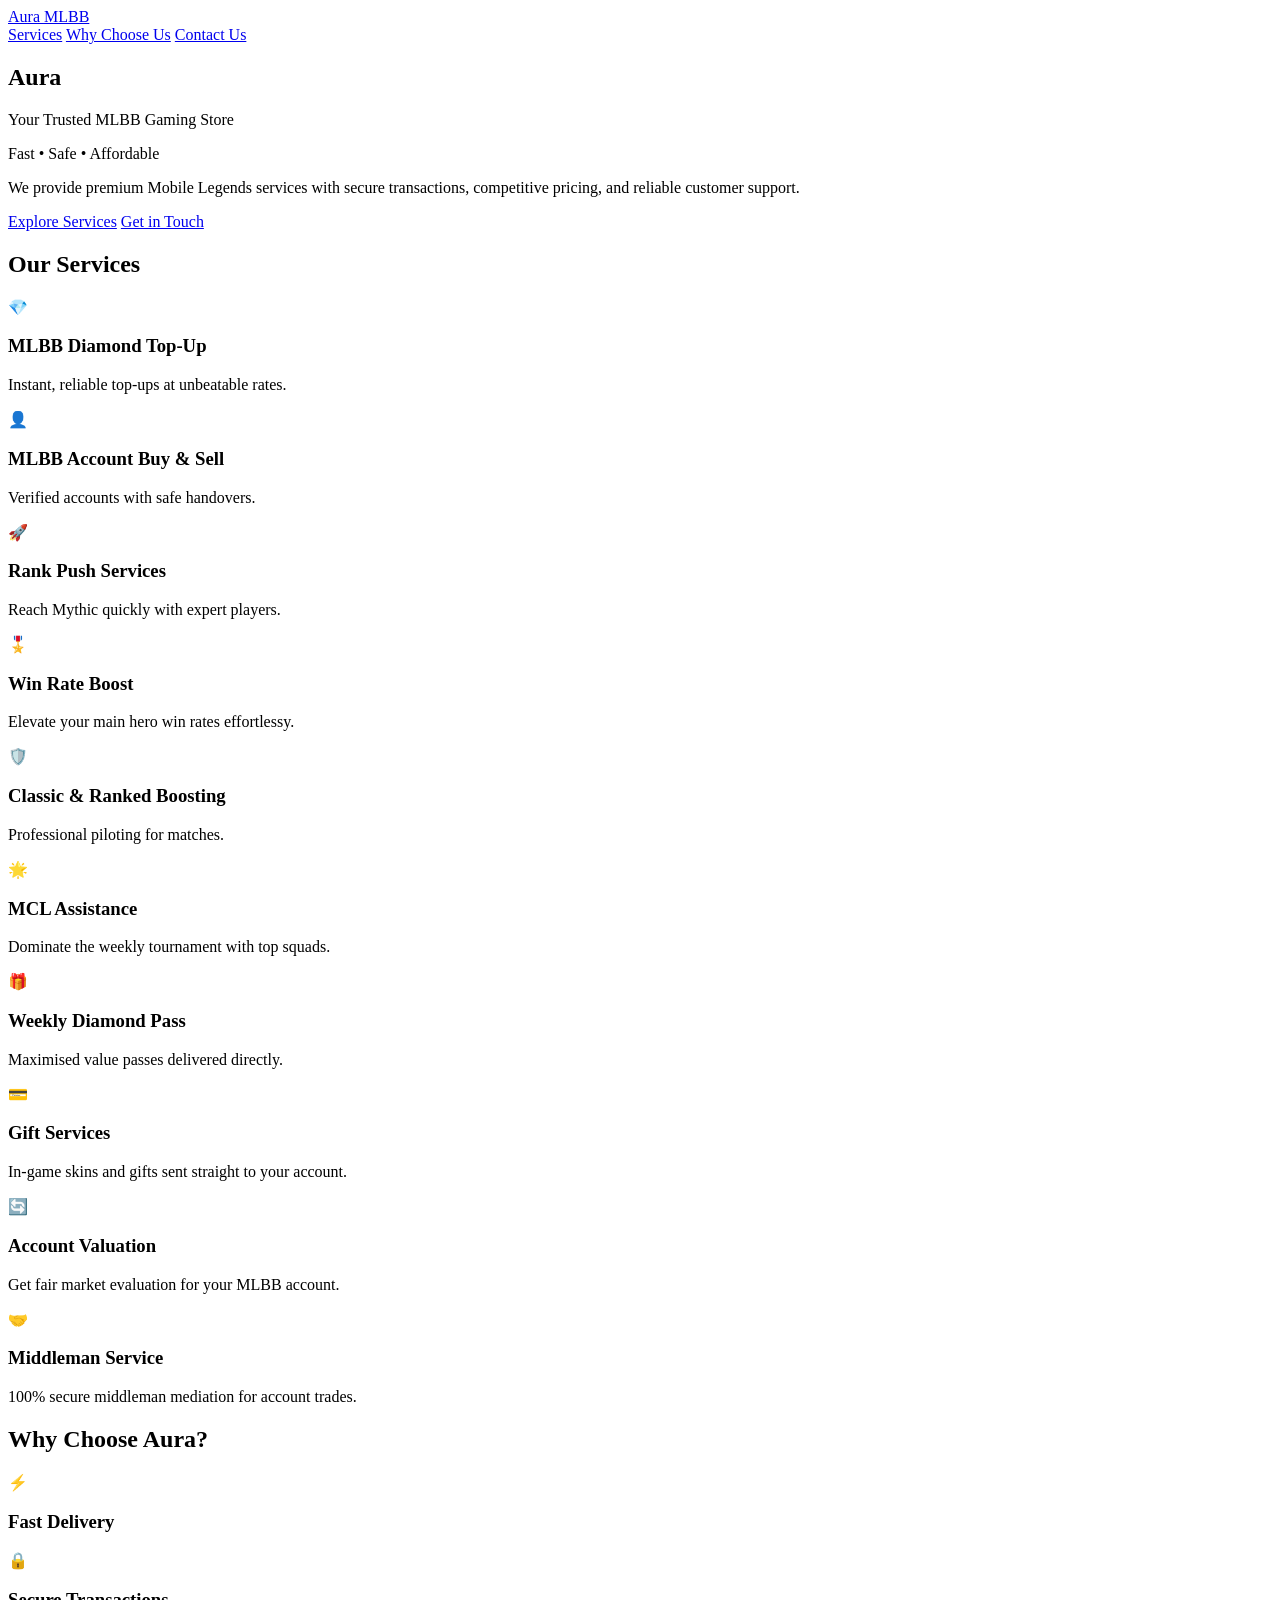
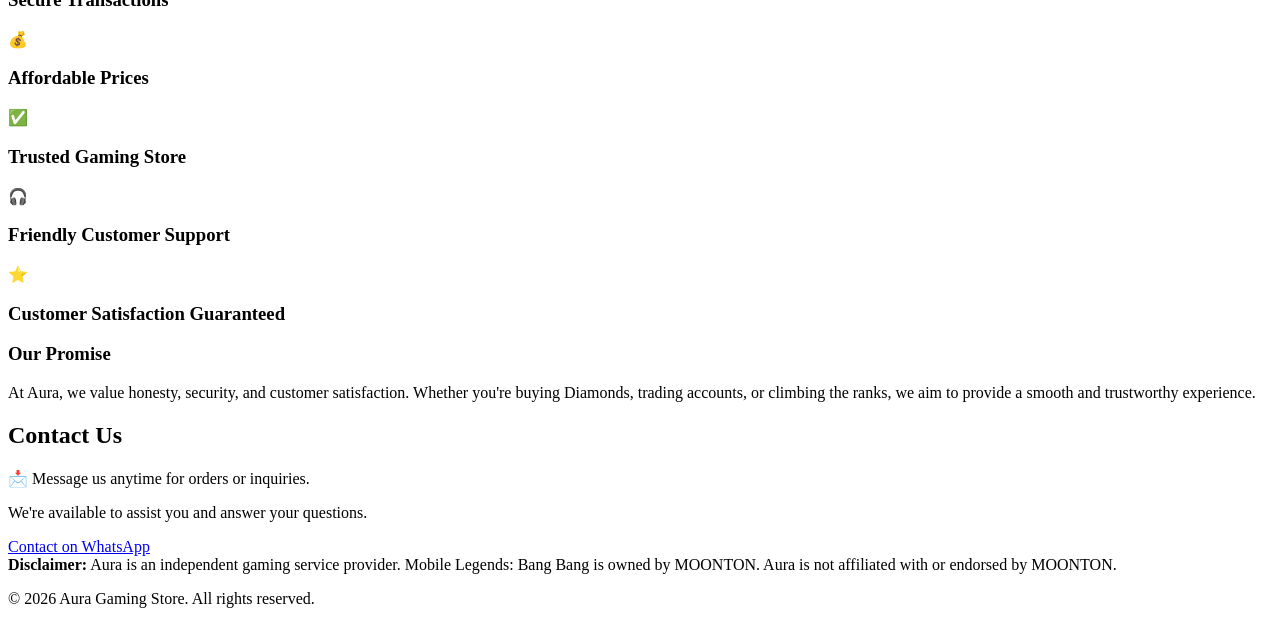
==== home.html @ ac073d92 "update home.html" ====
<!DOCTYPE html>
<html lang="en">
<head>
    <meta charset="UTF-8">
    <meta name="viewport" content="width=device-width, initial-scale=1.0">
    <title>Aura | Your Trusted MLBB Gaming Store</title>
    <link rel="stylesheet" href="styles.css">
</head>
<body>

    <!-- Header / Navigation -->
    <header class="navbar">
        <div class="nav-container">
            <a href="#" class="logo">
                Aura <span class="badge">MLBB</span>
            </a>
            <nav class="nav-links">
                <a href="#services">Services</a>
                <a href="#why-us">Why Choose Us</a>
                <a href="#contact" class="nav-cta">Contact Us</a>
            </nav>
        </div>
    </header>

    <!-- Hero Section -->
    <section class="hero">
        <div class="hero-container">
            <h1 class="brand-title">Aura</h1>
            <p class="tagline">Your Trusted MLBB Gaming Store</p>
            
            <div class="pill-bar">
                <span class="pill">Fast</span>
                <span class="dot">•</span>
                <span class="pill">Safe</span>
                <span class="dot">•</span>
                <span class="pill">Affordable</span>
            </div>

            <p class="hero-description">
                We provide premium Mobile Legends services with secure transactions, competitive pricing, and reliable customer support.
            </p>

            <div class="hero-actions">
                <a href="#services" class="btn btn-primary">Explore Services</a>
                <a href="#contact" class="btn btn-secondary">Get in Touch</a>
            </div>
        </div>
    </section>

    <!-- Services Section -->
    <section class="services-section" id="services">
        <div class="section-container">
            <h2 class="section-title">Our Services</h2>
            
            <div class="services-grid">
                <div class="service-card">
                    <span class="service-icon">💎</span>
                    <h3>MLBB Diamond Top-Up</h3>
                    <p>Instant, reliable top-ups at unbeatable rates.</p>
                </div>

                <div class="service-card">
                    <span class="service-icon">👤</span>
                    <h3>MLBB Account Buy & Sell</h3>
                    <p>Verified accounts with safe handovers.</p>
                </div>

                <div class="service-card">
                    <span class="service-icon">🚀</span>
                    <h3>Rank Push Services</h3>
                    <p>Reach Mythic quickly with expert players.</p>
                </div>

                <div class="service-card">
                    <span class="service-icon">🎖️</span>
                    <h3>Win Rate Boost</h3>
                    <p>Elevate your main hero win rates effortlessy.</p>
                </div>

                <div class="service-card">
                    <span class="service-icon">🛡️</span>
                    <h3>Classic & Ranked Boosting</h3>
                    <p>Professional piloting for matches.</p>
                </div>

                <div class="service-card">
                    <span class="service-icon">🌟</span>
                    <h3>MCL Assistance</h3>
                    <p>Dominate the weekly tournament with top squads.</p>
                </div>

                <div class="service-card">
                    <span class="service-icon">🎁</span>
                    <h3>Weekly Diamond Pass</h3>
                    <p>Maximised value passes delivered directly.</p>
                </div>

                <div class="service-card">
                    <span class="service-icon">💳</span>
                    <h3>Gift Services</h3>
                    <p>In-game skins and gifts sent straight to your account.</p>
                </div>

                <div class="service-card">
                    <span class="service-icon">🔄</span>
                    <h3>Account Valuation</h3>
                    <p>Get fair market evaluation for your MLBB account.</p>
                </div>

                <div class="service-card highlighted">
                    <span class="service-icon">🤝</span>
                    <h3>Middleman Service</h3>
                    <p>100% secure middleman mediation for account trades.</p>
                </div>
            </div>
        </div>
    </section>

    <!-- Why Choose Aura Section -->
    <section class="features-section" id="why-us">
        <div class="section-container">
            <h2 class="section-title">Why Choose Aura?</h2>
            
            <div class="features-grid">
                <div class="feature-item">
                    <span class="feature-icon">⚡</span>
                    <h3>Fast Delivery</h3>
                </div>
                <div class="feature-item">
                    <span class="feature-icon">🔒</span>
                    <h3>Secure Transactions</h3>
                </div>
                <div class="feature-item">
                    <span class="feature-icon">💰</span>
                    <h3>Affordable Prices</h3>
                </div>
                <div class="feature-item">
                    <span class="feature-icon">✅</span>
                    <h3>Trusted Gaming Store</h3>
                </div>
                <div class="feature-item">
                    <span class="feature-icon">🎧</span>
                    <h3>Friendly Customer Support</h3>
                </div>
                <div class="feature-item">
                    <span class="feature-icon">⭐</span>
                    <h3>Customer Satisfaction Guaranteed</h3>
                </div>
            </div>

            <!-- Our Promise Banner -->
            <div class="promise-card">
                <h3>Our Promise</h3>
                <p>
                    At Aura, we value honesty, security, and customer satisfaction. Whether you're buying Diamonds, trading accounts, or climbing the ranks, we aim to provide a smooth and trustworthy experience.
                </p>
            </div>
        </div>
    </section>

    <!-- Contact & Order CTA Section -->
    <section class="contact-section" id="contact">
        <div class="section-container">
            <div class="contact-card">
                <h2>Contact Us</h2>
                <p>📩 Message us anytime for orders or inquiries.</p>
                <p class="subtext">We're available to assist you and answer your questions.</p>
                
                <div class="contact-actions">
                    <a href="https://wa.me/" class="btn btn-primary" target="_blank" rel="noopener">Contact on WhatsApp</a>
                </div>
            </div>
        </div>
    </section>

    <!-- Footer & Disclaimer -->
    <footer class="footer">
        <div class="footer-container">
            <div class="disclaimer">
                <strong>Disclaimer:</strong> Aura is an independent gaming service provider. Mobile Legends: Bang Bang is owned by MOONTON. Aura is not affiliated with or endorsed by MOONTON.
            </div>
            <p class="copyright">&copy; 2026 Aura Gaming Store. All rights reserved.</p>
        </div>
    </footer>

</body>
</html>
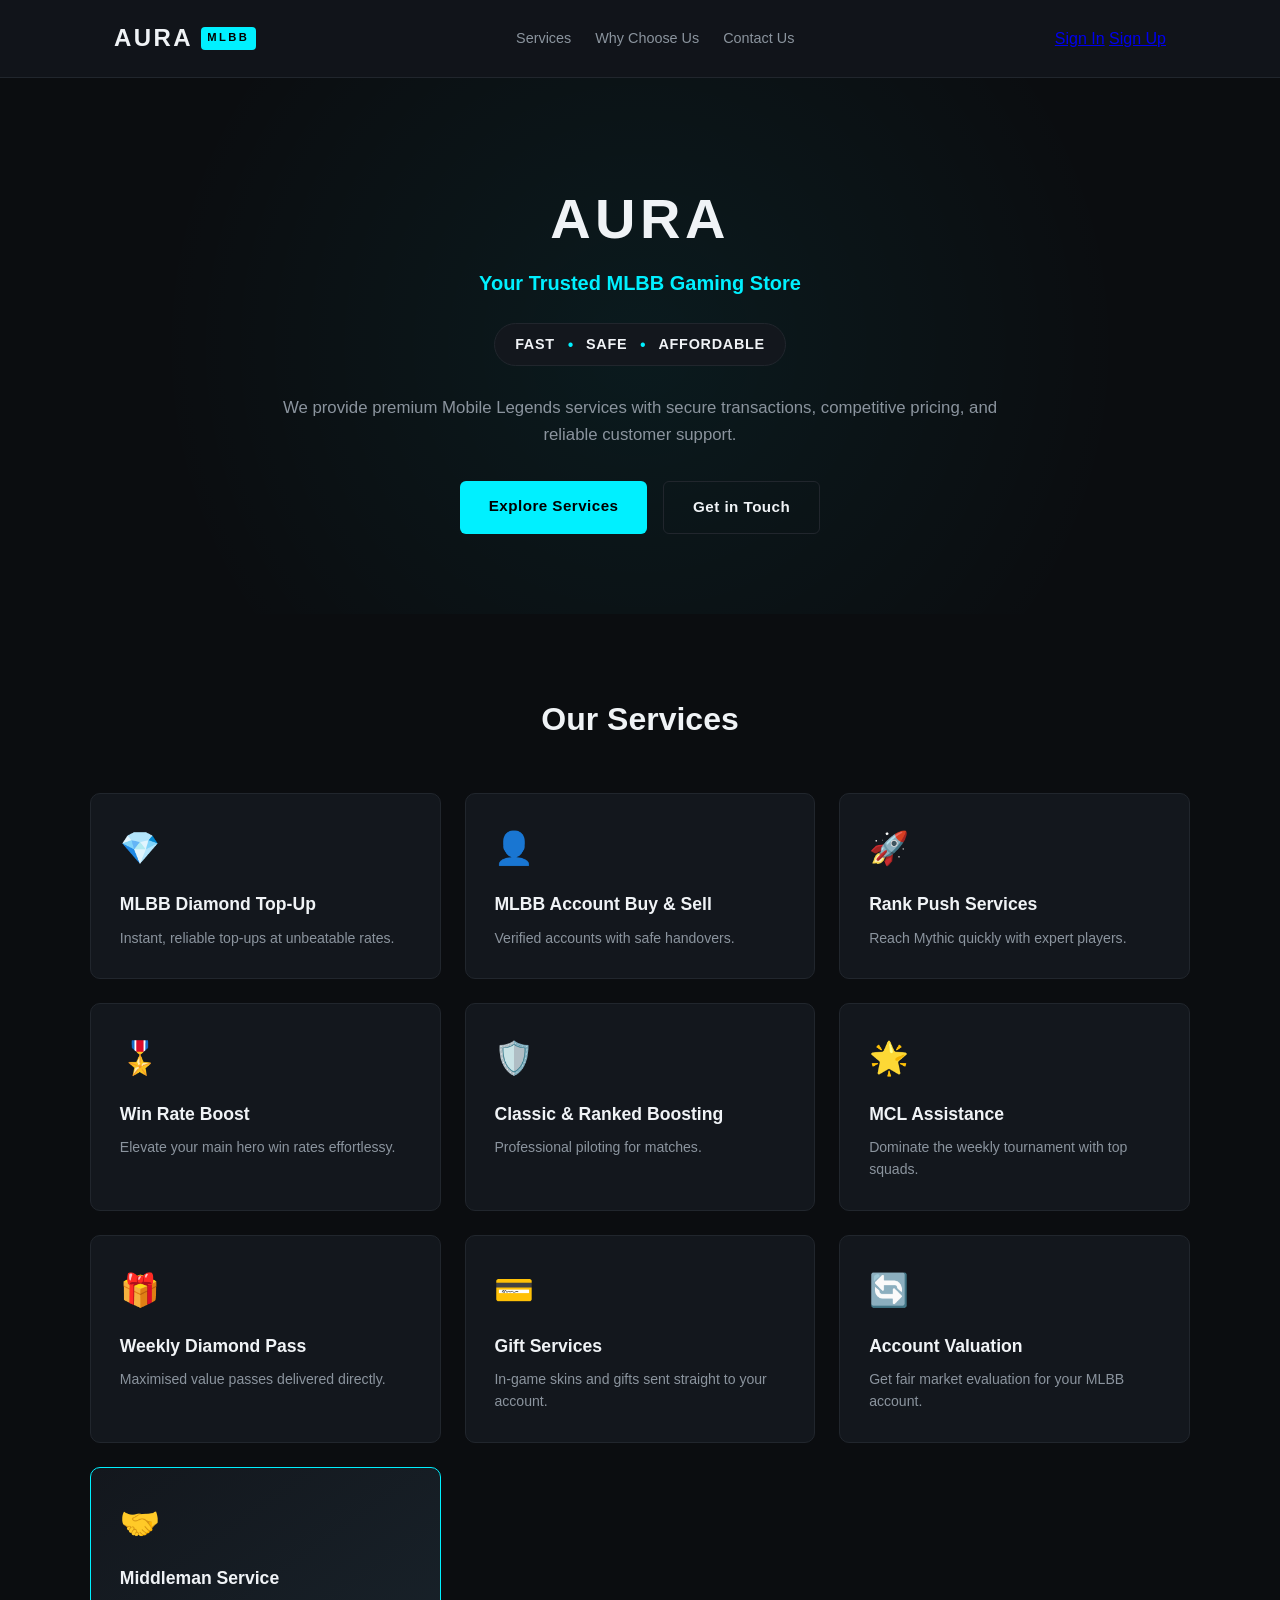
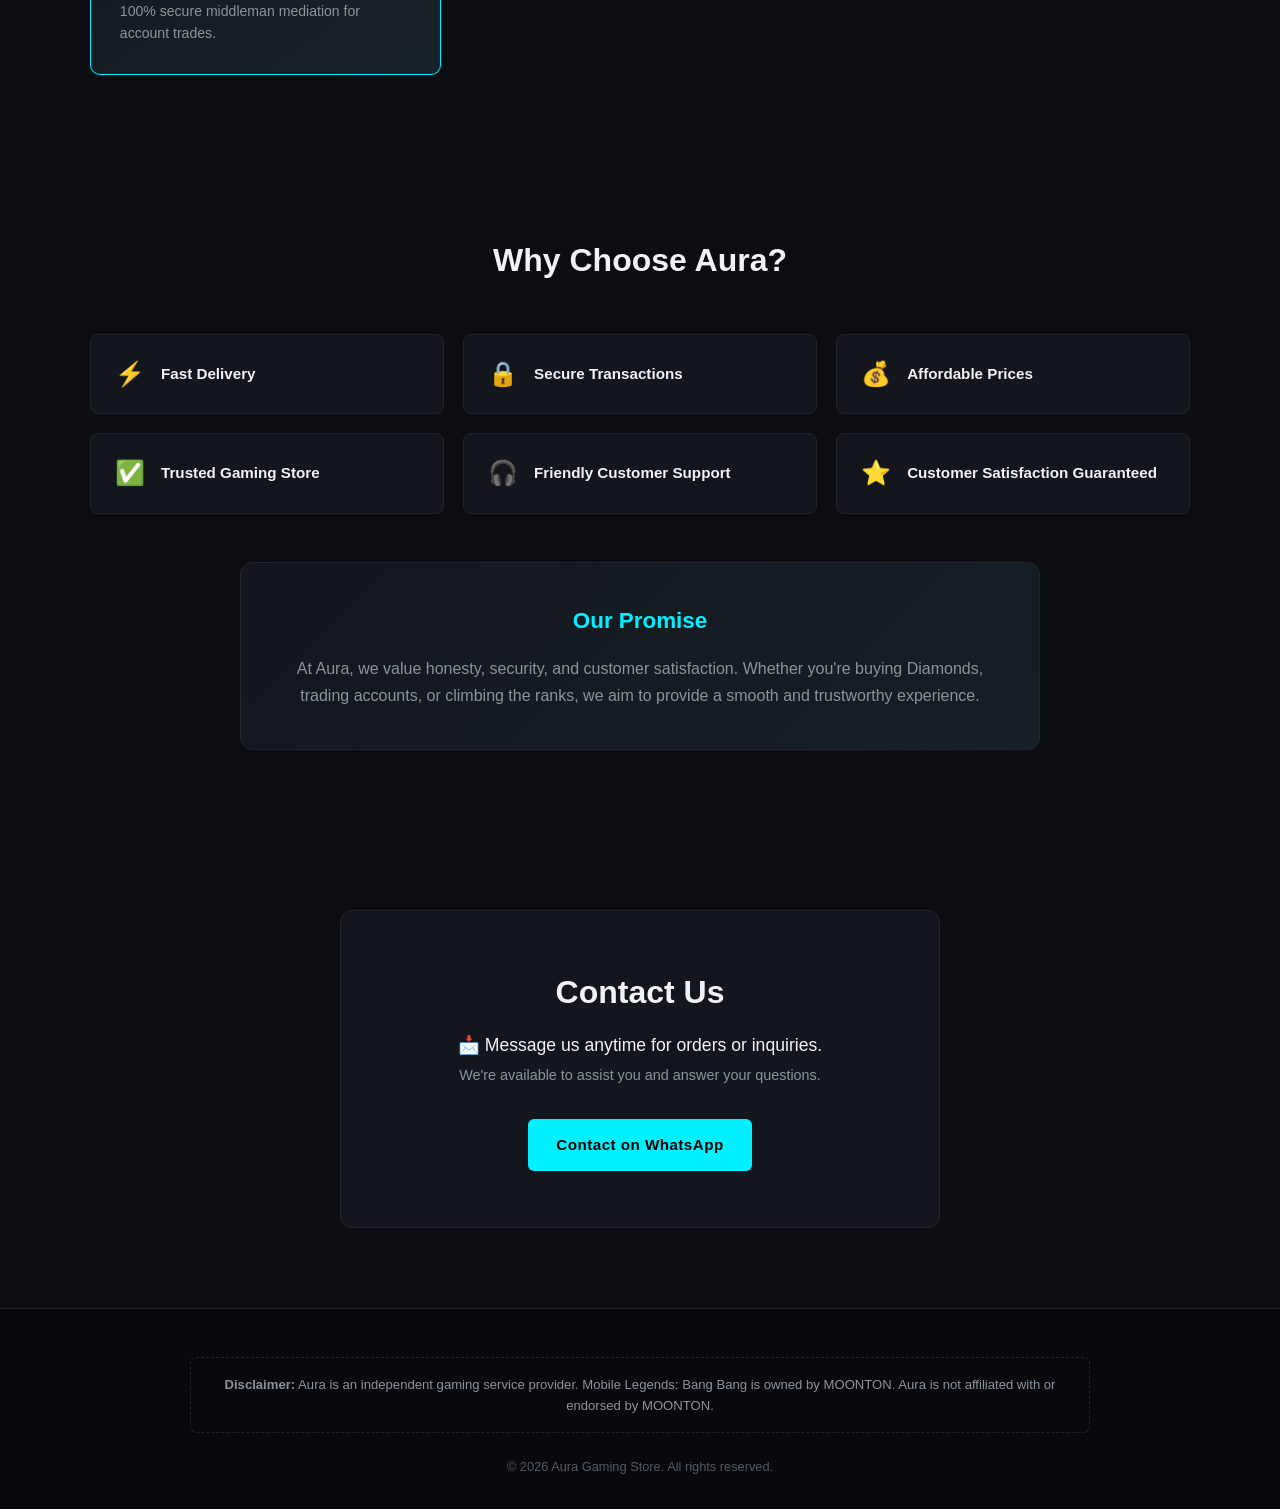
==== commit 02ed8bf6: "update home.html" ====
--- a/home.html
+++ b/home.html
@@ -4,7 +4,7 @@
     <meta charset="UTF-8">
     <meta name="viewport" content="width=device-width, initial-scale=1.0">
     <title>Aura | Your Trusted MLBB Gaming Store</title>
-    <link rel="stylesheet" href="styles.css">
+    <link rel="stylesheet" href="styl.css">
 </head>
 <body>
 
@@ -17,8 +17,13 @@
             <nav class="nav-links">
                 <a href="#services">Services</a>
                 <a href="#why-us">Why Choose Us</a>
-                <a href="#contact" class="nav-cta">Contact Us</a>
+                <a href="#contact">Contact Us</a>
             </nav>
+            <!-- Auth Buttons -->
+            <div class="nav-auth">
+                <a href="signin.html" class="btn-auth btn-signin">Sign In</a>
+                <a href="Signup.html" class="btn-auth btn-signup">Sign Up</a>
+            </div>
         </div>
     </header>
 
--- a/styl.css
+++ b/styl.css
@@ -0,0 +1,392 @@
+/* ==========================================================================
+   Design Tokens & Dark Gaming Palette
+   ========================================================================== */
+:root {
+    --bg-color: #0b0d10;           /* Dark void background */
+    --card-bg: #13171d;            /* Dark surface card */
+    --card-hover: #1b2129;         /* Elevated surface */
+    --accent-cyan: #00f0ff;        /* Electric neon cyan */
+    --accent-glow: rgba(0, 240, 255, 0.2);
+    --accent-hover: #00c4d1;
+    --text-main: #f0f3f6;          /* Crisp light text */
+    --text-muted: #8b949e;         /* Muted steel grey */
+    --border-color: #21262d;       /* Clean subtle border */
+    --font-main: -apple-system, BlinkMacSystemFont, 'Segoe UI', Roboto, Helvetica, Arial, sans-serif;
+}
+
+* {
+    box-sizing: border-box;
+    margin: 0;
+    padding: 0;
+}
+
+html {
+    scroll-behavior: smooth;
+}
+
+body {
+    background-color: var(--bg-color);
+    color: var(--text-main);
+    font-family: var(--font-main);
+    line-height: 1.6;
+}
+
+/* ==========================================================================
+   Navigation
+   ========================================================================== */
+.navbar {
+    background-color: rgba(19, 23, 29, 0.85);
+    backdrop-filter: blur(12px);
+    border-bottom: 1px solid var(--border-color);
+    position: sticky;
+    top: 0;
+    z-index: 100;
+}
+
+.nav-container {
+    max-width: 1100px;
+    margin: 0 auto;
+    padding: 1.2rem 1.5rem;
+    display: flex;
+    justify-content: space-between;
+    align-items: center;
+}
+
+.logo {
+    font-size: 1.5rem;
+    font-weight: 800;
+    letter-spacing: 0.1em;
+    text-transform: uppercase;
+    color: var(--text-main);
+    text-decoration: none;
+    display: flex;
+    align-items: center;
+    gap: 0.5rem;
+}
+
+.logo .badge {
+    background-color: var(--accent-cyan);
+    color: #000;
+    font-size: 0.7rem;
+    padding: 0.15rem 0.4rem;
+    border-radius: 4px;
+    font-weight: 900;
+}
+
+.nav-links {
+    display: flex;
+    align-items: center;
+    gap: 1.5rem;
+}
+
+.nav-links a {
+    color: var(--text-muted);
+    text-decoration: none;
+    font-size: 0.9rem;
+    font-weight: 500;
+    transition: color 0.25s ease;
+}
+
+.nav-links a:hover {
+    color: var(--accent-cyan);
+}
+
+.nav-links .nav-cta {
+    color: var(--accent-cyan);
+    border: 1px solid var(--accent-cyan);
+    padding: 0.4rem 1rem;
+    border-radius: 20px;
+    transition: all 0.25s ease;
+}
+
+.nav-links .nav-cta:hover {
+    background-color: var(--accent-cyan);
+    color: #000;
+}
+
+/* ==========================================================================
+   Hero Section
+   ========================================================================== */
+.hero {
+    padding: 6rem 1.5rem 5rem;
+    text-align: center;
+    background: radial-gradient(circle at center, rgba(0, 240, 255, 0.06) 0%, transparent 70%);
+}
+
+.hero-container {
+    max-width: 750px;
+    margin: 0 auto;
+}
+
+.brand-title {
+    font-size: 3.5rem;
+    font-weight: 900;
+    letter-spacing: 0.08em;
+    text-transform: uppercase;
+    color: var(--text-main);
+    margin-bottom: 0.2rem;
+}
+
+.tagline {
+    font-size: 1.25rem;
+    color: var(--accent-cyan);
+    font-weight: 600;
+    margin-bottom: 1.5rem;
+}
+
+.pill-bar {
+    display: inline-flex;
+    align-items: center;
+    gap: 0.8rem;
+    background-color: var(--card-bg);
+    border: 1px solid var(--border-color);
+    padding: 0.5rem 1.25rem;
+    border-radius: 30px;
+    margin-bottom: 1.8rem;
+}
+
+.pill {
+    font-size: 0.9rem;
+    font-weight: 700;
+    letter-spacing: 0.05em;
+    text-transform: uppercase;
+}
+
+.dot {
+    color: var(--accent-cyan);
+}
+
+.hero-description {
+    font-size: 1.05rem;
+    color: var(--text-muted);
+    margin-bottom: 2rem;
+}
+
+.hero-actions {
+    display: flex;
+    justify-content: center;
+    gap: 1rem;
+}
+
+/* Buttons */
+.btn {
+    display: inline-block;
+    padding: 0.85rem 1.8rem;
+    border-radius: 6px;
+    font-weight: 700;
+    font-size: 0.95rem;
+    text-decoration: none;
+    letter-spacing: 0.03em;
+    transition: all 0.25s ease;
+    cursor: pointer;
+}
+
+.btn-primary {
+    background-color: var(--accent-cyan);
+    color: #000;
+}
+
+.btn-primary:hover {
+    background-color: var(--accent-hover);
+    box-shadow: 0 0 15px var(--accent-glow);
+}
+
+.btn-secondary {
+    background-color: transparent;
+    color: var(--text-main);
+    border: 1px solid var(--border-color);
+}
+
+.btn-secondary:hover {
+    border-color: var(--accent-cyan);
+    color: var(--accent-cyan);
+}
+
+/* ==========================================================================
+   Services Section
+   ========================================================================== */
+.services-section, .features-section, .contact-section {
+    padding: 5rem 1.5rem;
+}
+
+.section-container {
+    max-width: 1100px;
+    margin: 0 auto;
+}
+
+.section-title {
+    font-size: 2rem;
+    font-weight: 800;
+    text-align: center;
+    margin-bottom: 3rem;
+    color: var(--text-main);
+}
+
+.services-grid {
+    display: grid;
+    grid-template-columns: repeat(auto-fit, minmax(260px, 1fr));
+    gap: 1.5rem;
+}
+
+.service-card {
+    background-color: var(--card-bg);
+    border: 1px solid var(--border-color);
+    padding: 1.8rem;
+    border-radius: 10px;
+    transition: all 0.3s ease;
+}
+
+.service-card:hover {
+    background-color: var(--card-hover);
+    border-color: var(--accent-cyan);
+    transform: translateY(-4px);
+}
+
+.service-card.highlighted {
+    border-color: var(--accent-cyan);
+    background: linear-gradient(145deg, var(--card-bg), #18222a);
+}
+
+.service-icon {
+    font-size: 2rem;
+    display: block;
+    margin-bottom: 1rem;
+}
+
+.service-card h3 {
+    font-size: 1.1rem;
+    font-weight: 700;
+    margin-bottom: 0.5rem;
+}
+
+.service-card p {
+    font-size: 0.88rem;
+    color: var(--text-muted);
+}
+
+/* ==========================================================================
+   Why Choose Us Section
+   ========================================================================== */
+.features-grid {
+    display: grid;
+    grid-template-columns: repeat(auto-fit, minmax(280px, 1fr));
+    gap: 1.2rem;
+    margin-bottom: 3rem;
+}
+
+.feature-item {
+    background-color: var(--card-bg);
+    border: 1px solid var(--border-color);
+    padding: 1.25rem 1.5rem;
+    border-radius: 8px;
+    display: flex;
+    align-items: center;
+    gap: 1rem;
+}
+
+.feature-icon {
+    font-size: 1.5rem;
+}
+
+.feature-item h3 {
+    font-size: 0.95rem;
+    font-weight: 600;
+}
+
+/* Promise Card */
+.promise-card {
+    background: linear-gradient(135deg, var(--card-bg) 0%, #161f26 100%);
+    border: 1px solid var(--border-color);
+    padding: 2.5rem;
+    border-radius: 12px;
+    text-align: center;
+    max-width: 800px;
+    margin: 0 auto;
+}
+
+.promise-card h3 {
+    font-size: 1.4rem;
+    color: var(--accent-cyan);
+    margin-bottom: 1rem;
+}
+
+.promise-card p {
+    color: var(--text-muted);
+    font-size: 1rem;
+    line-height: 1.7;
+}
+
+/* ==========================================================================
+   Contact Section
+   ========================================================================== */
+.contact-card {
+    background-color: var(--card-bg);
+    border: 1px solid var(--border-color);
+    padding: 3.5rem 2rem;
+    border-radius: 12px;
+    text-align: center;
+    max-width: 600px;
+    margin: 0 auto;
+}
+
+.contact-card h2 {
+    font-size: 2rem;
+    margin-bottom: 0.8rem;
+}
+
+.contact-card p {
+    font-size: 1.1rem;
+    color: var(--text-main);
+}
+
+.contact-card .subtext {
+    font-size: 0.9rem;
+    color: var(--text-muted);
+    margin-top: 0.3rem;
+    margin-bottom: 2rem;
+}
+
+/* ==========================================================================
+   Footer
+   ========================================================================== */
+.footer {
+    border-top: 1px solid var(--border-color);
+    padding: 3rem 1.5rem 2rem;
+    background-color: #08090c;
+}
+
+.footer-container {
+    max-width: 900px;
+    margin: 0 auto;
+    text-align: center;
+}
+
+.disclaimer {
+    font-size: 0.82rem;
+    color: var(--text-muted);
+    line-height: 1.6;
+    margin-bottom: 1.5rem;
+    padding: 1rem;
+    border: 1px dashed var(--border-color);
+    border-radius: 6px;
+}
+
+.copyright {
+    font-size: 0.8rem;
+    color: #525962;
+}
+
+/* ==========================================================================
+   Responsive Adjustments
+   ========================================================================== */
+@media (max-width: 600px) {
+    .brand-title {
+        font-size: 2.5rem;
+    }
+    .hero-actions {
+        flex-direction: column;
+    }
+    .nav-links {
+        display: none; /* Hide standard links on mobile */
+    }
+}
